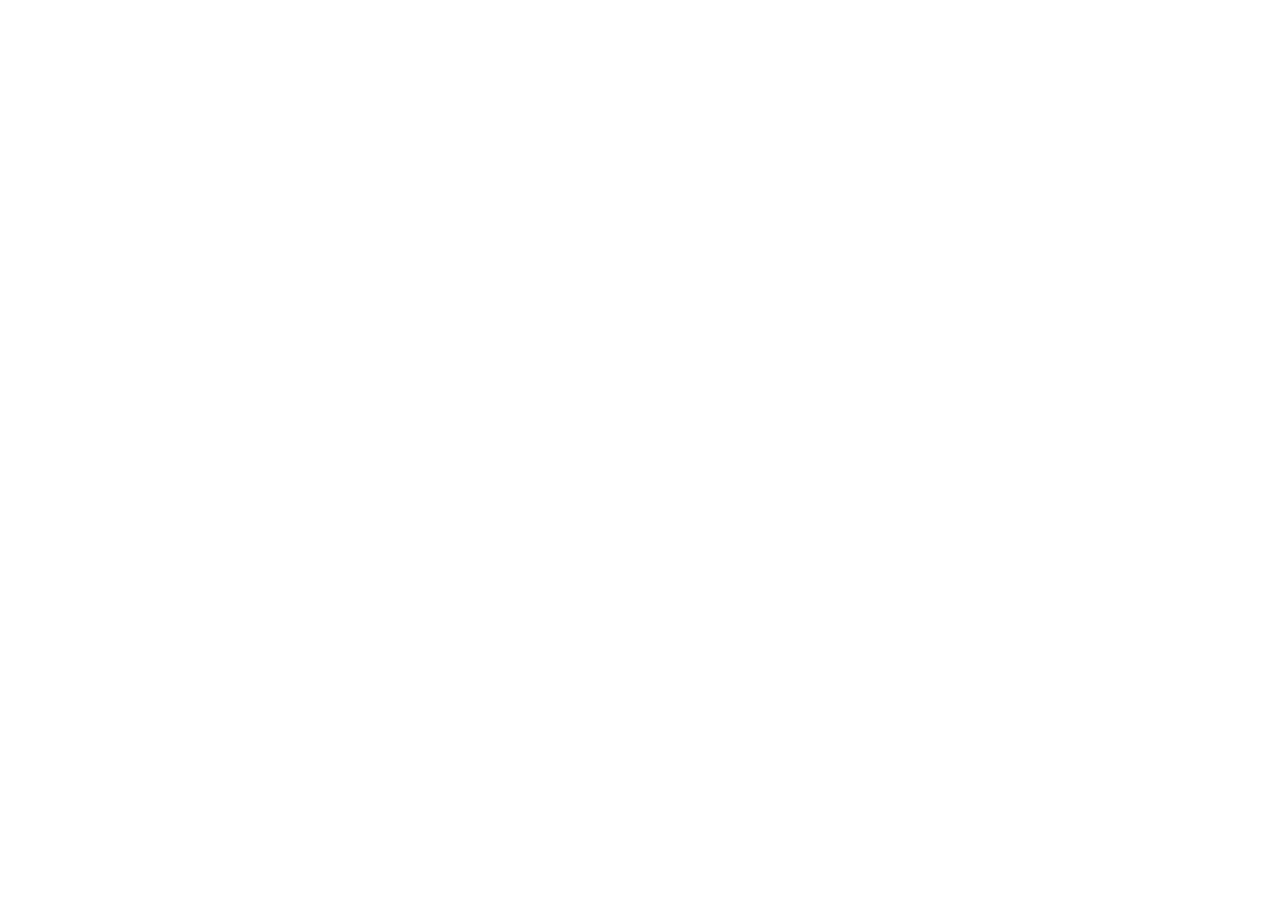
==== index.html @ ab3a6e6f "Add configuracao inicial do projeto" ====
<!DOCTYPE html>
<html lang="en">        

<head>
    <meta charset="UTF-8">
    <meta name="viewport" content="width=device-width, initial-scale=1.0">
    <title>Jornada de Viagens</title>
    <link rel="stylesheet" href="styles.css">
</head>
<body>
</body>
</html>
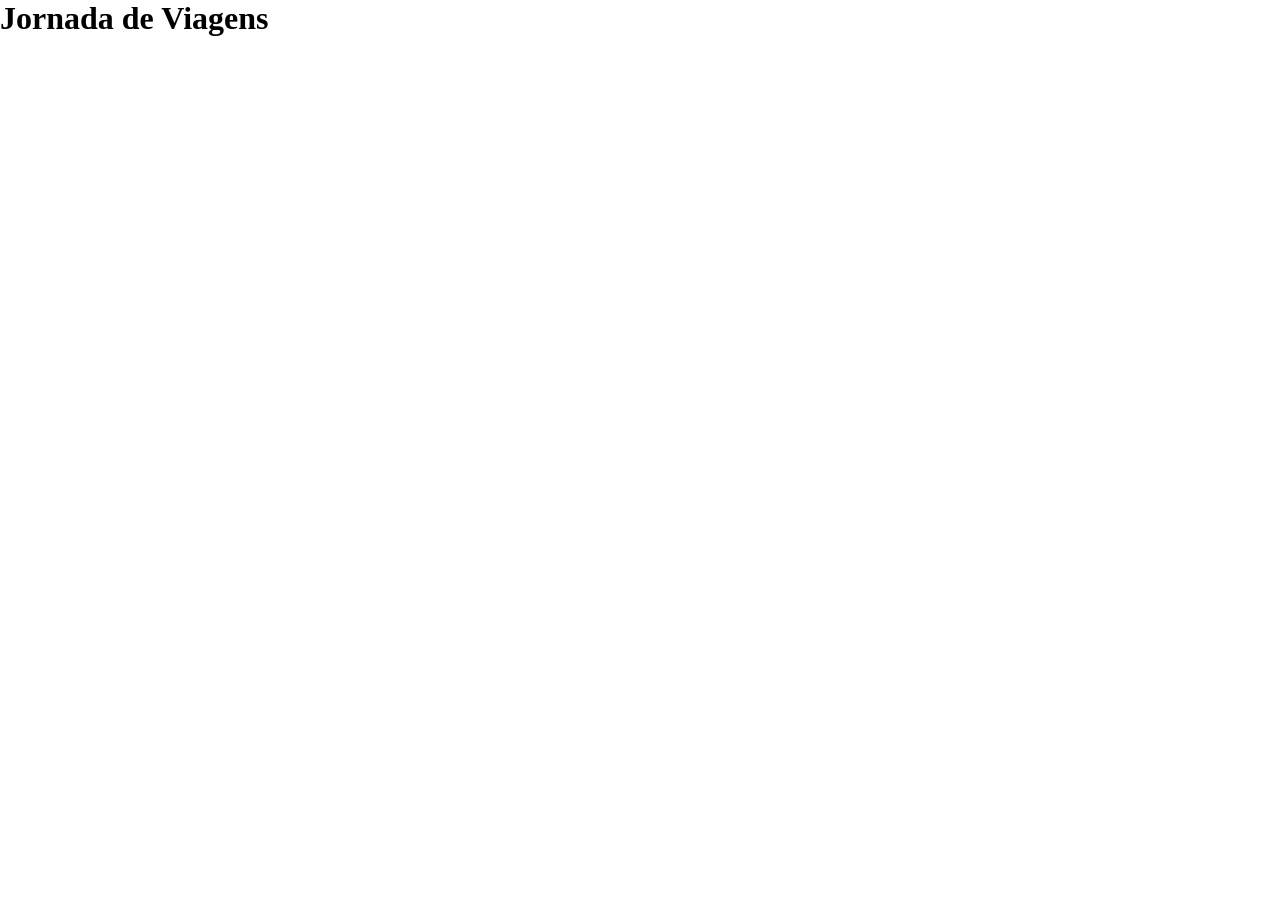
==== commit 0dd7ff55: "add variaveis de Cores no CSS" ====
--- a/index.html
+++ b/index.html
@@ -5,8 +5,9 @@
     <meta charset="UTF-8">
     <meta name="viewport" content="width=device-width, initial-scale=1.0">
     <title>Jornada de Viagens</title>
-    <link rel="stylesheet" href="styles.css">
+    <link rel="stylesheet" href="css/styles.css">
 </head>
 <body>
+        <h1>Jornada de Viagens</h1>
 </body>
 </html>
--- a/css/styles.css
+++ b/css/styles.css
@@ -0,0 +1,20 @@
+
+:root{
+    --background-primary-color: #FFFFFF;
+    --background-secondary-color: #f5f5f5;
+    --background-tertiary-color: #000000;
+
+    --buton-primary-color: #8F0101;
+    --buton-secondary-color: #B81515; 
+
+    --text-primary-color: #222222;
+    --text-secondary-color: #FFFFFF;
+    
+}
+/* CSS reset */
+body,img,h1,p,fieldset,legend,button,input,textarea,label{
+    margin: 0;
+    padding: 0;
+    box-sizing: border-box;
+}
+
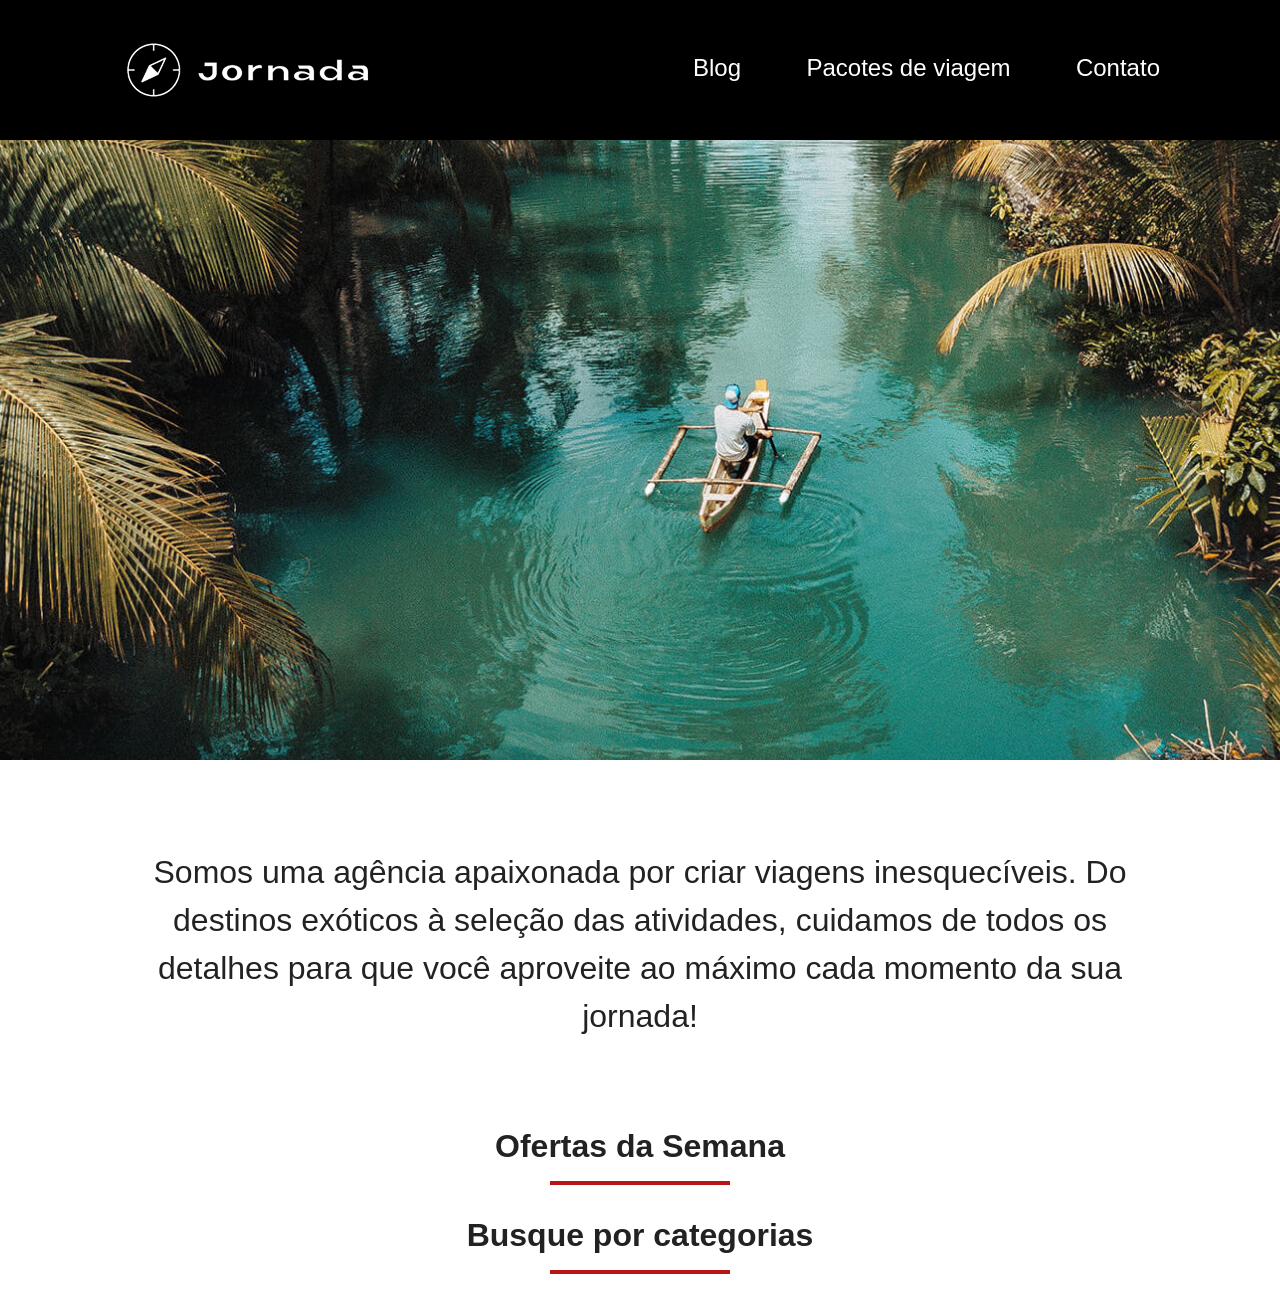
==== commit 356b3d4f: "add titulo com componentes" ====
--- a/index.html
+++ b/index.html
@@ -1,13 +1,71 @@
-<!DOCTYPE html>
-<html lang="en">        
-
-<head>
-    <meta charset="UTF-8">
-    <meta name="viewport" content="width=device-width, initial-scale=1.0">
+<!doctype html>
+<html lang="pt-BR">
+  <head>
+    <meta charset="UTF-8" />
+    <meta name="viewport" content="width=device-width, initial-scale=1.0" />
     <title>Jornada de Viagens</title>
-    <link rel="stylesheet" href="css/styles.css">
-</head>
-<body>
-        <h1>Jornada de Viagens</h1>
-</body>
-</html>+    <link rel="stylesheet" href="css/styles.css" />
+  </head>
+  <body>
+    <header>
+      <a class="logo" href="index.html" title="voltar para a pagina inicial">
+        <img
+          class="img-mobile"
+          src="img/bussola-jornada-branca.png"
+          alt="Logo da Jornada de Viagens"
+        />
+        <img
+          class="img-desktop"
+          src="img/bussola-texto-jornada-branca.png"
+          alt="Bussola Logo da Jornada de Viagens branca"
+        />
+      </a>
+      <div class="navigation-menu">
+        <label for="menu">
+          <img src="img/menu_hamburguer.png" alt="menu" />
+        </label>
+        <input type="checkbox" id="menu" hidden />
+        <nav>
+          <ul class="list-links">
+            <li>
+              <a href="blog.html" target="_blank" title="Acessar Blog">Blog</a>
+            </li>
+            <li>
+              <a
+                href="pacotes.html"
+                target="_blank"
+                title="Acessar Pacotes de viagens"
+                >Pacotes de viagem</a
+              >
+            </li>
+            <li>
+              <a href="contato.html" target="_blank" title="Acessar Contato"
+                >Contato</a
+              >
+            </li>
+          </ul>
+        </nav>
+      </div>
+    </header>
+    <section class="hero">
+      <div class="hero-img"></div>
+      <h2>
+        Somos uma agência apaixonada por criar viagens inesquecíveis. Do
+        destinos exóticos à seleção das atividades, cuidamos de todos os
+        detalhes para que você aproveite ao máximo cada momento da sua jornada!
+      </h2>
+    </section>
+    <section class="offers">
+      <div class="section-title">
+        <h2>Ofertas da Semana</h2>
+        <hr />
+      </div>
+    </section>
+    <section class="categories">
+      <div class="section-title">
+        <h2>Busque por categorias</h2>
+        <hr />
+      </div>
+    </section>
+  </body>
+</html>
--- a/css/styles.css
+++ b/css/styles.css
@@ -1,20 +1,3 @@
-
-:root{
-    --background-primary-color: #FFFFFF;
-    --background-secondary-color: #f5f5f5;
-    --background-tertiary-color: #000000;
-
-    --buton-primary-color: #8F0101;
-    --buton-secondary-color: #B81515; 
-
-    --text-primary-color: #222222;
-    --text-secondary-color: #FFFFFF;
-    
-}
-/* CSS reset */
-body,img,h1,p,fieldset,legend,button,input,textarea,label{
-    margin: 0;
-    padding: 0;
-    box-sizing: border-box;
-}
-
+@import url(global.css);
+@import url(header.css);
+@import url(hero.css);
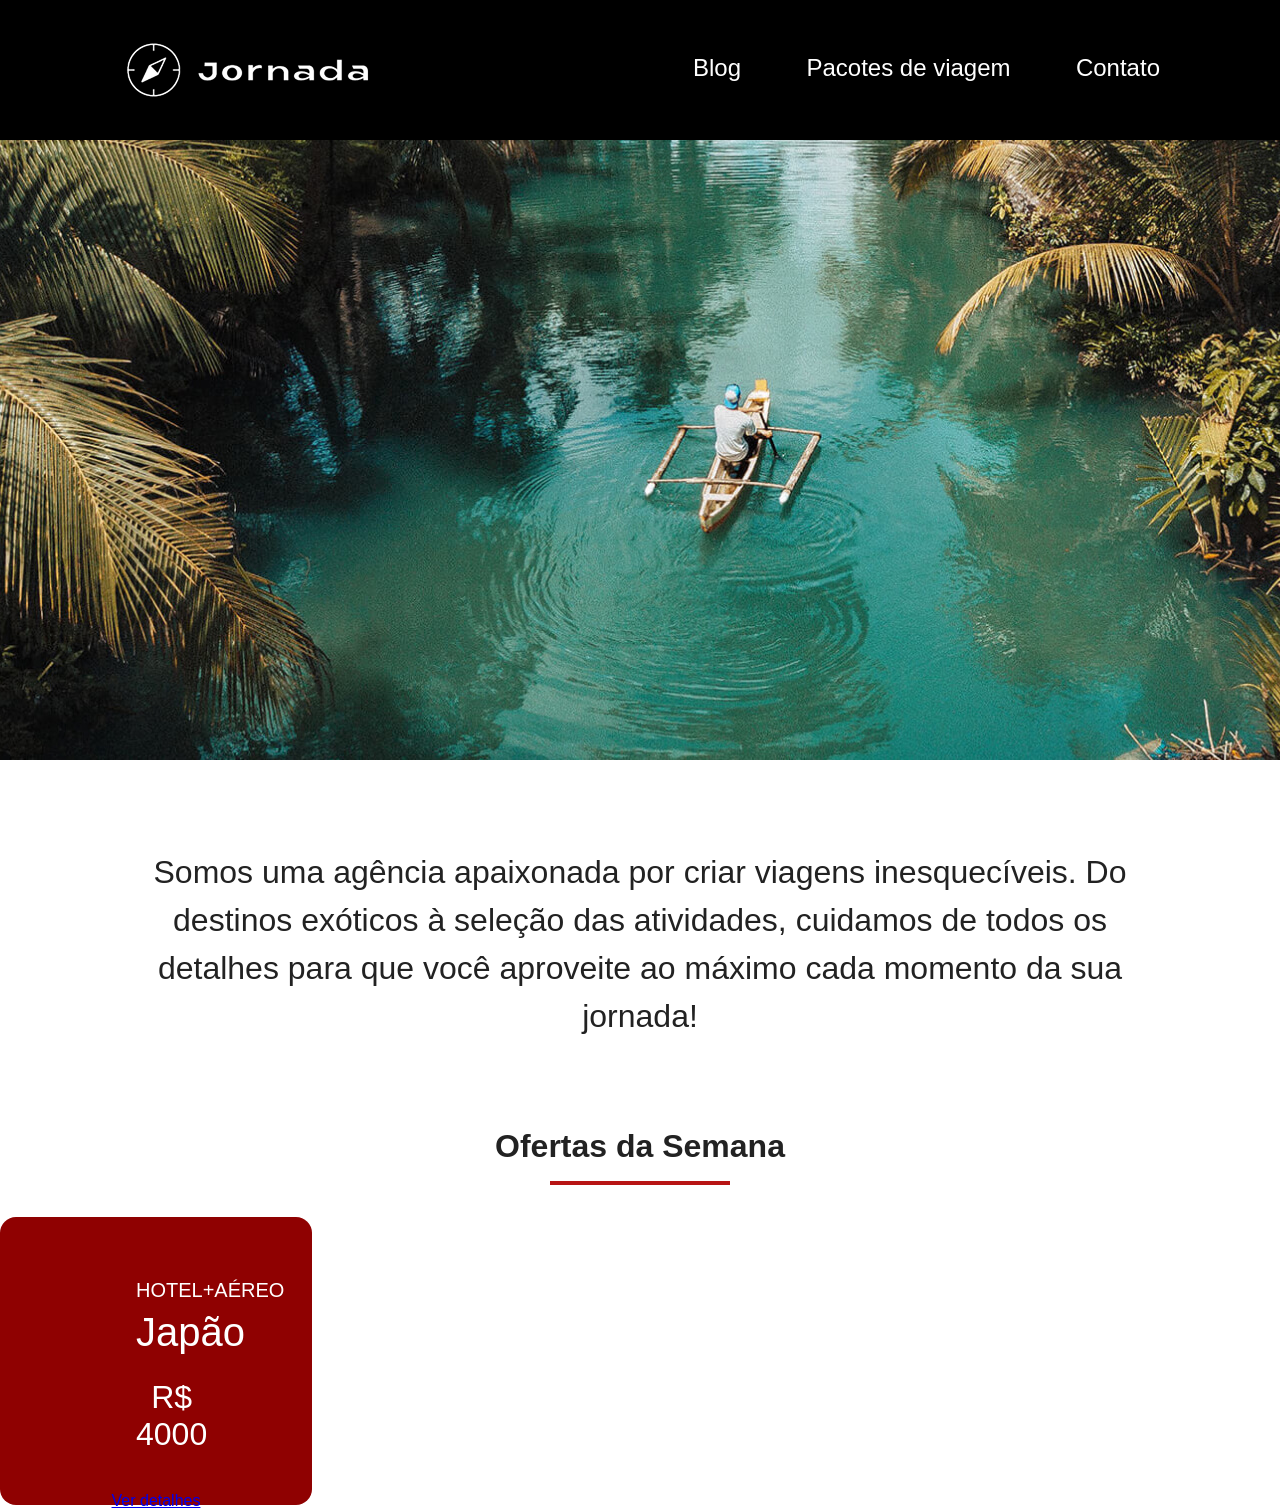
==== commit 8803f458: "cria estrutura do card de oferta" ====
--- a/index.html
+++ b/index.html
@@ -60,12 +60,23 @@
         <h2>Ofertas da Semana</h2>
         <hr />
       </div>
+      <div class="offers-cards">
+        <article class="card">
+          <header>
+            <p>HOTEL+AÉREO</p>
+            <h3>Japão <br /><span>R$ 4000</span></h3>
+          </header>
+          <footer>
+            <a href="#" class="button">Ver detalhes</a>
+          </footer>
+        </article>
+      </div>
     </section>
-    <section class="categories">
+    <!-- <section class="categories">
       <div class="section-title">
         <h2>Busque por categorias</h2>
         <hr />
       </div>
-    </section>
+    </section> -->
   </body>
 </html>
--- a/css/styles.css
+++ b/css/styles.css
@@ -1,3 +1,5 @@
 @import url(global.css);
 @import url(header.css);
 @import url(hero.css);
+@import url(offers.css);
+@import url(offters.css);
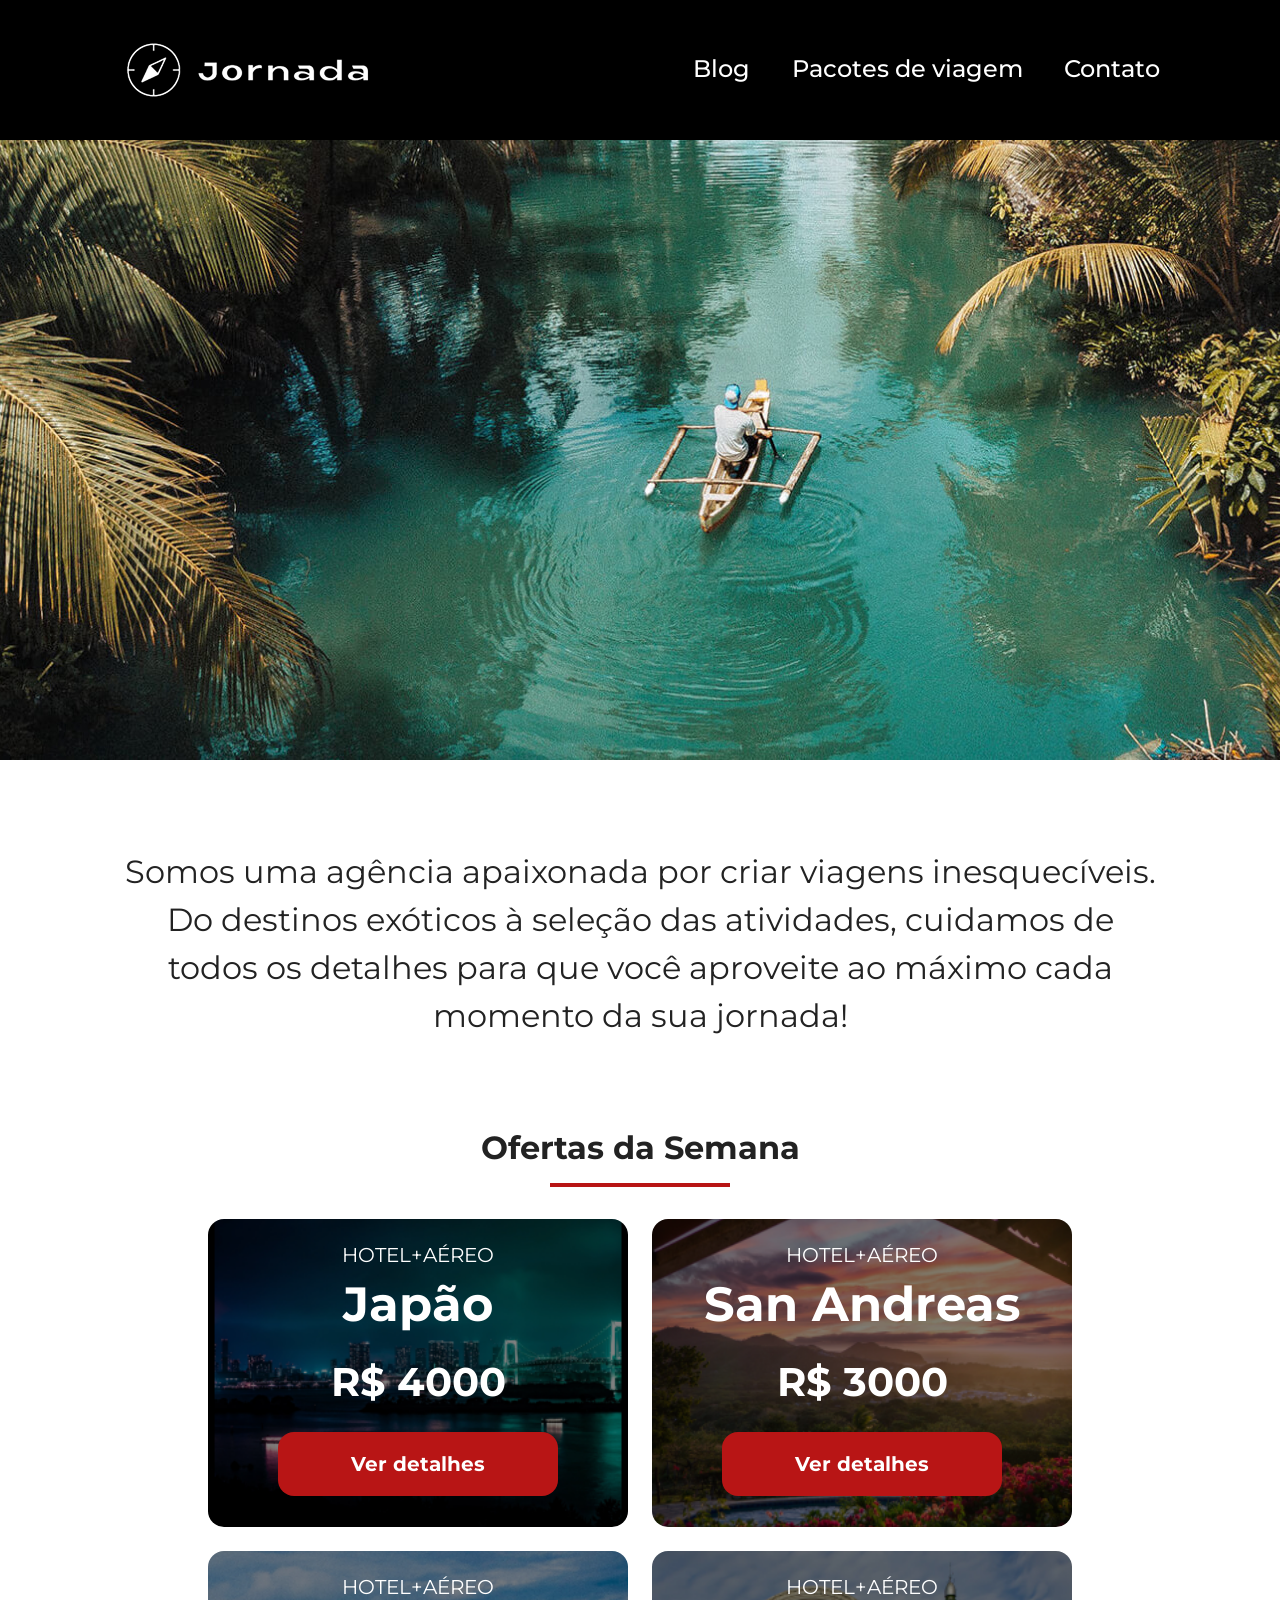
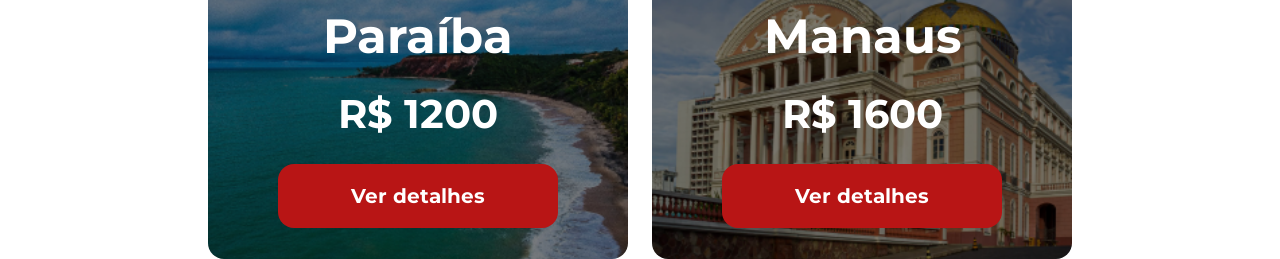
==== commit 853c2d04: "Finaliza seccao de offters" ====
--- a/index.html
+++ b/index.html
@@ -61,10 +61,37 @@
         <hr />
       </div>
       <div class="offers-cards">
-        <article class="card">
+        <article class="card japan">
           <header>
             <p>HOTEL+AÉREO</p>
             <h3>Japão <br /><span>R$ 4000</span></h3>
+          </header>
+          <footer>
+            <a href="#" class="button">Ver detalhes</a>
+          </footer>
+        </article>
+        <article class="card san-andreas">
+          <header>
+            <p>HOTEL+AÉREO</p>
+            <h3>San Andreas <br /><span>R$ 3000</span></h3>
+          </header>
+          <footer>
+            <a href="#" class="button">Ver detalhes</a>
+          </footer>
+        </article>
+        <article class="card paraiba">
+          <header>
+            <p>HOTEL+AÉREO</p>
+            <h3>Paraíba <br /><span>R$ 1200</span></h3>
+          </header>
+          <footer>
+            <a href="#" class="button">Ver detalhes</a>
+          </footer>
+        </article>
+        <article class="card manaus">
+          <header>
+            <p>HOTEL+AÉREO</p>
+            <h3>Manaus <br /><span>R$ 1600</span></h3>
           </header>
           <footer>
             <a href="#" class="button">Ver detalhes</a>
--- a/css/styles.css
+++ b/css/styles.css
@@ -2,4 +2,3 @@
 @import url(header.css);
 @import url(hero.css);
 @import url(offers.css);
-@import url(offters.css);
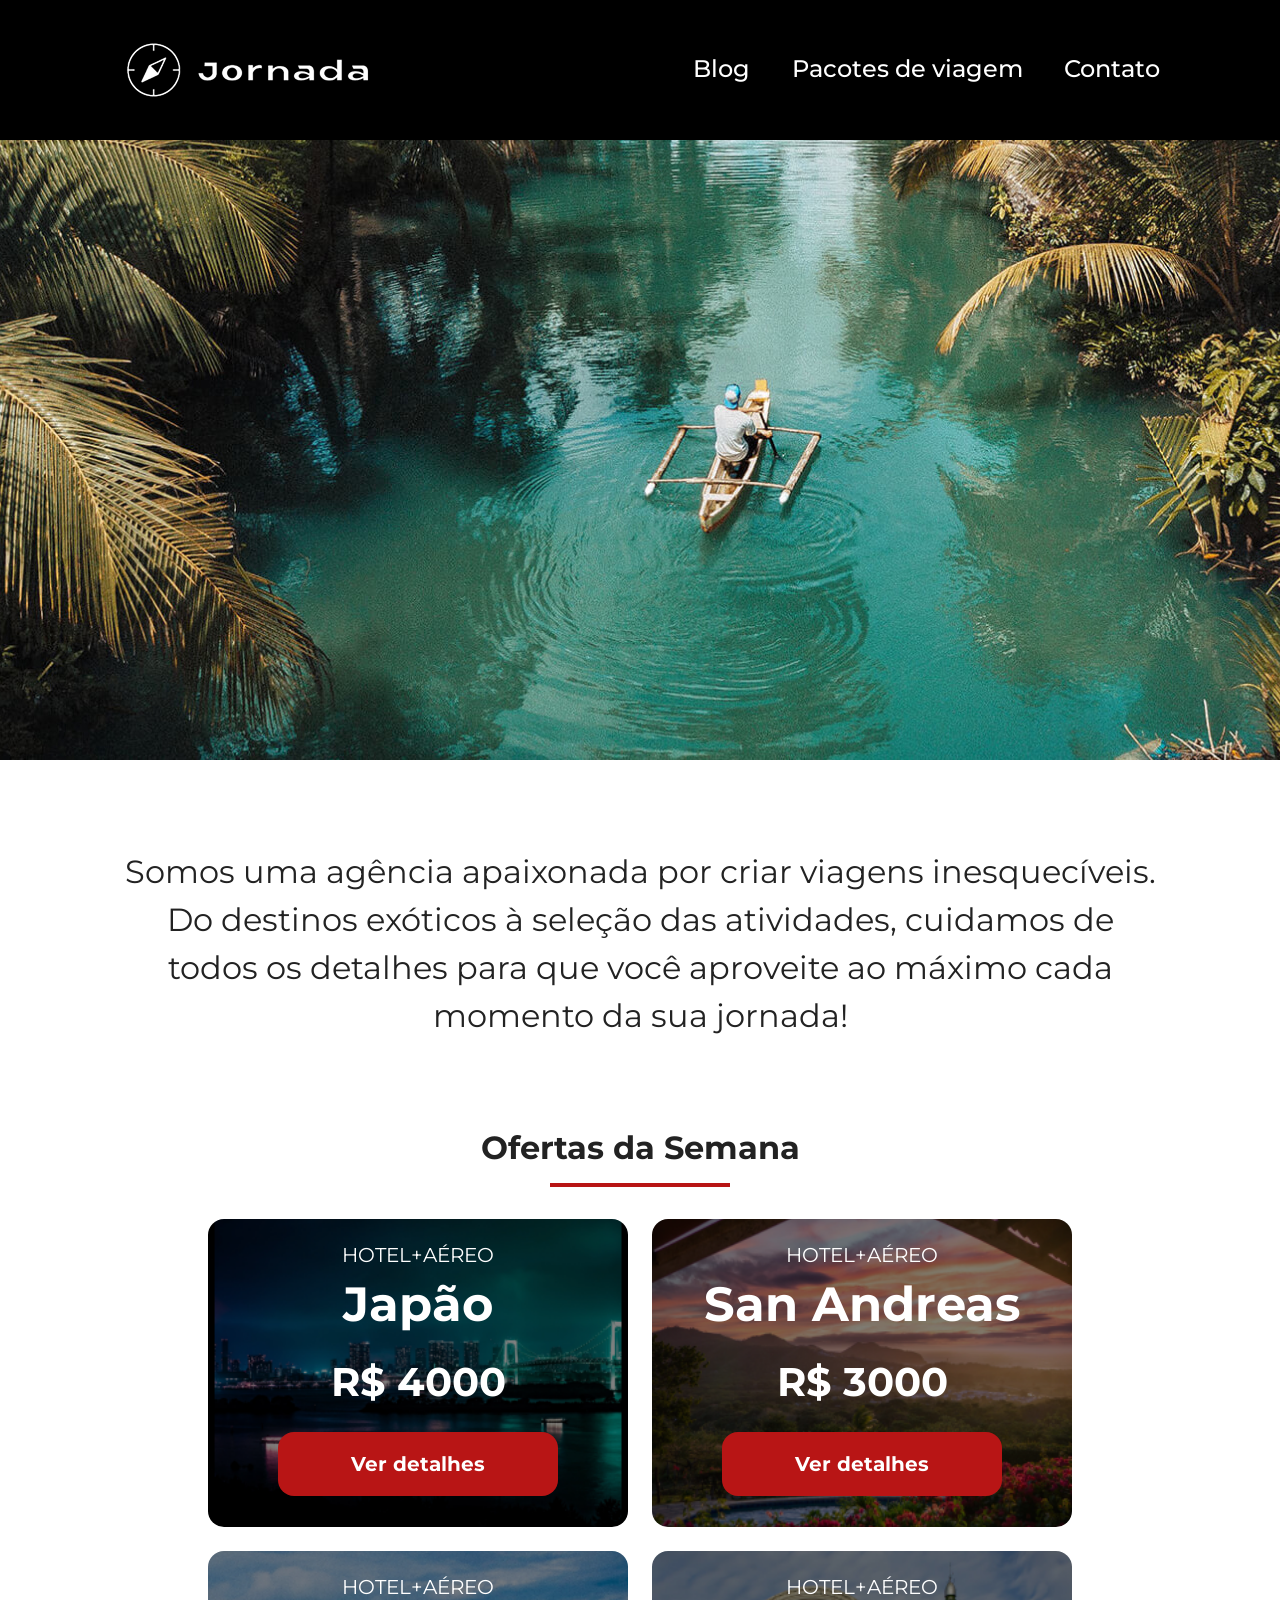
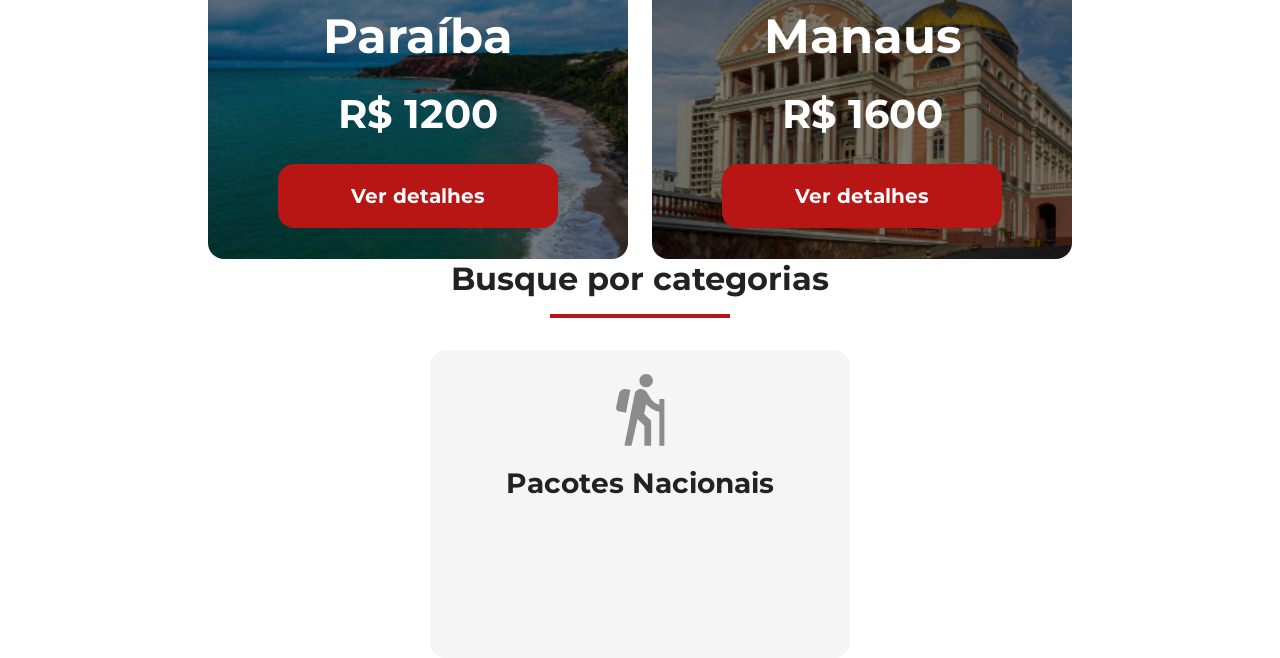
==== commit 1a4ff08a: "Estilizcao do primeiro card de categories" ====
--- a/index.html
+++ b/index.html
@@ -99,11 +99,26 @@
         </article>
       </div>
     </section>
-    <!-- <section class="categories">
+
+    <section class="categories">
       <div class="section-title">
         <h2>Busque por categorias</h2>
         <hr />
       </div>
-    </section> -->
+      <div class="categories-cards">
+        <a
+          class="card"
+          href="#"
+          target="_blank"
+          title="Busque Pela categoria Pacotes Intenacionais"
+        >
+          <img
+            src="img/ícone - pacotes_nacionais.png"
+            alt="icone cinza de uma pessoa andando"
+          />
+          <h3>Pacotes Nacionais</h3>
+        </a>
+      </div>
+    </section>
   </body>
 </html>
--- a/css/styles.css
+++ b/css/styles.css
@@ -2,3 +2,4 @@
 @import url(header.css);
 @import url(hero.css);
 @import url(offers.css);
+@import url(categories.css);
